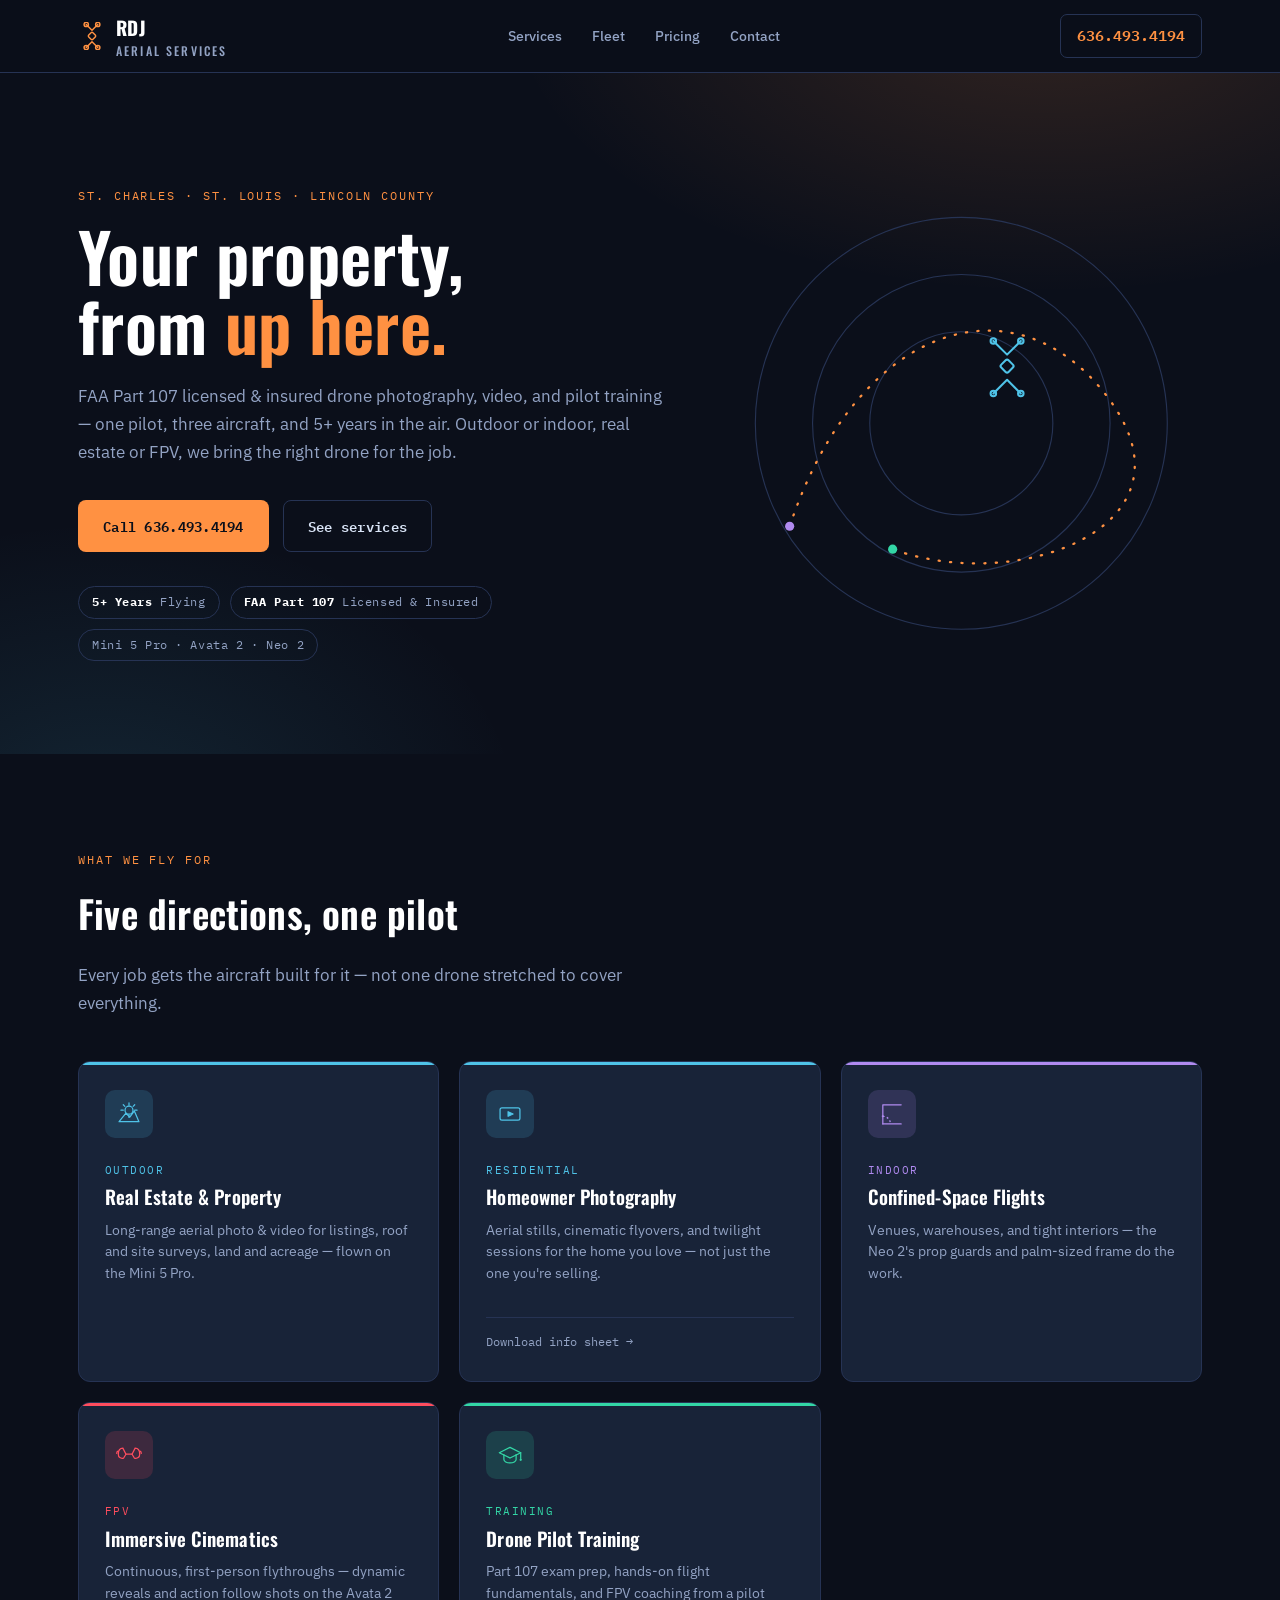
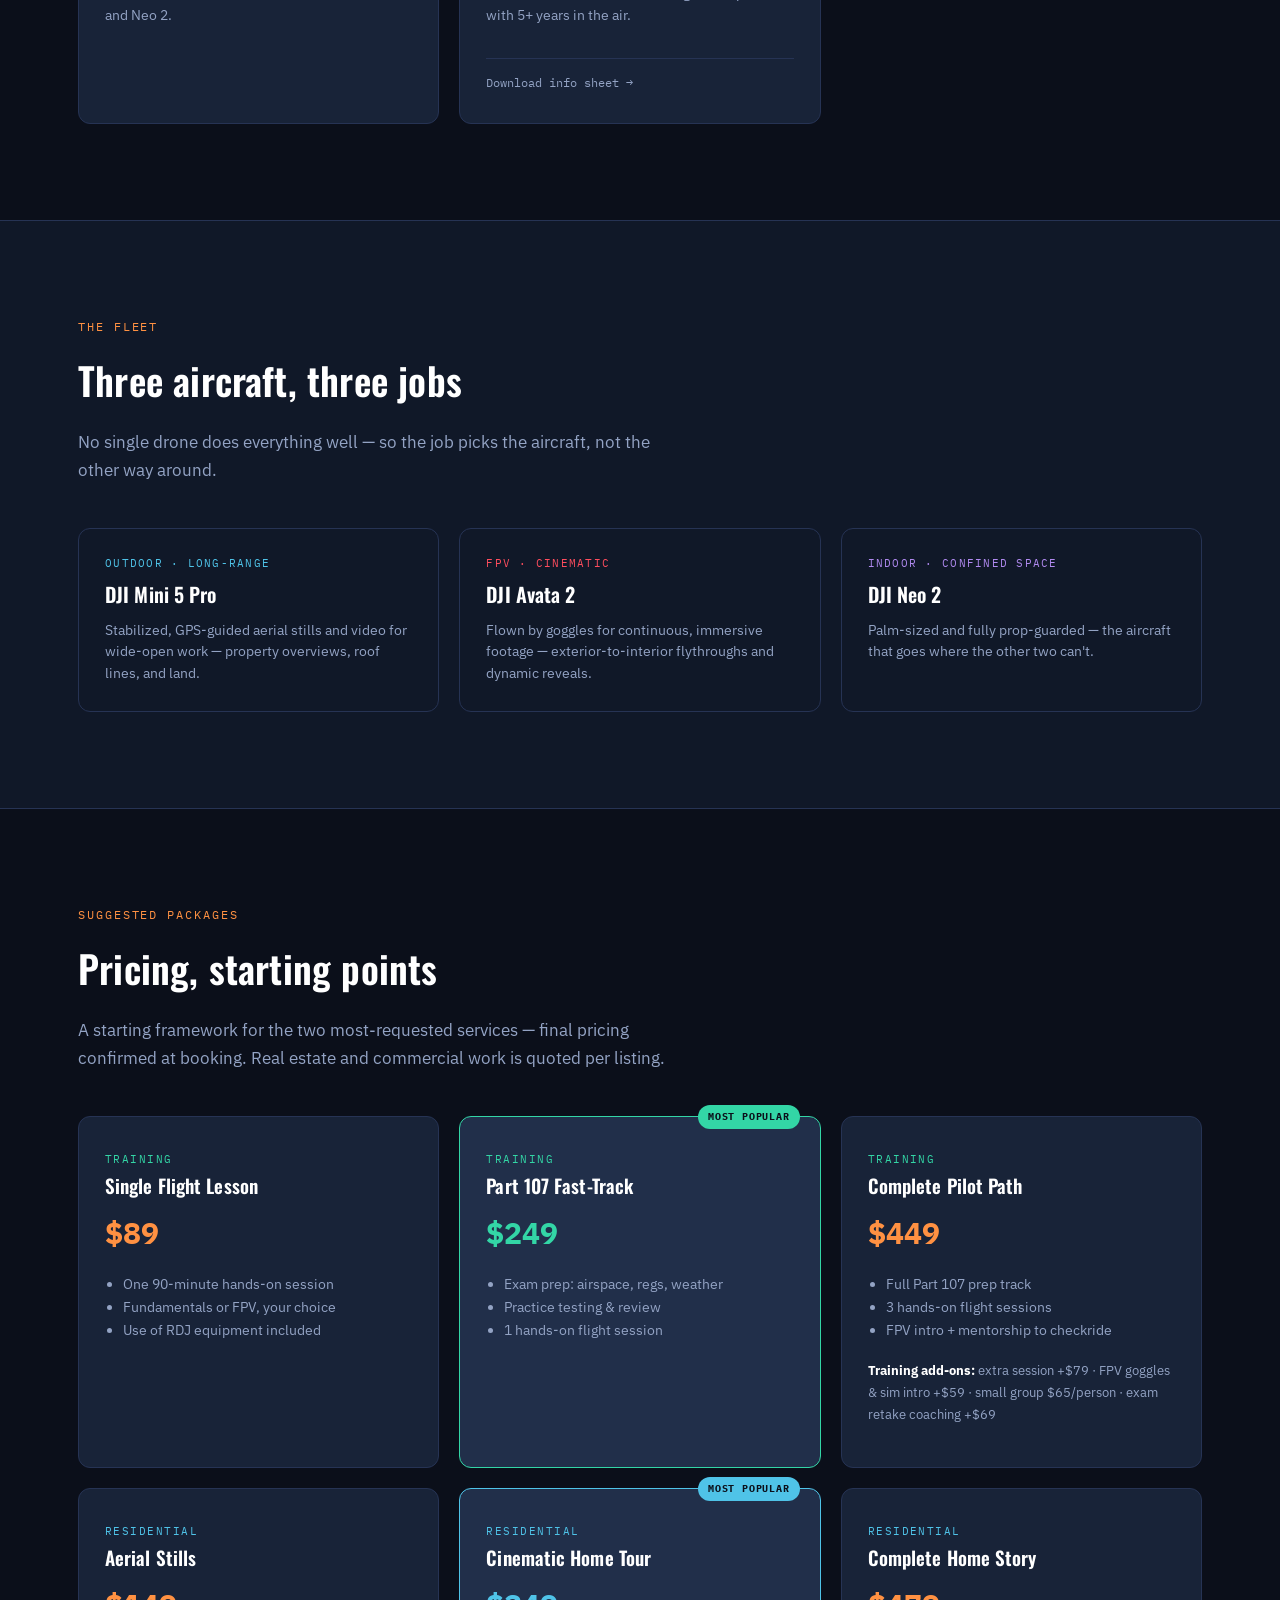
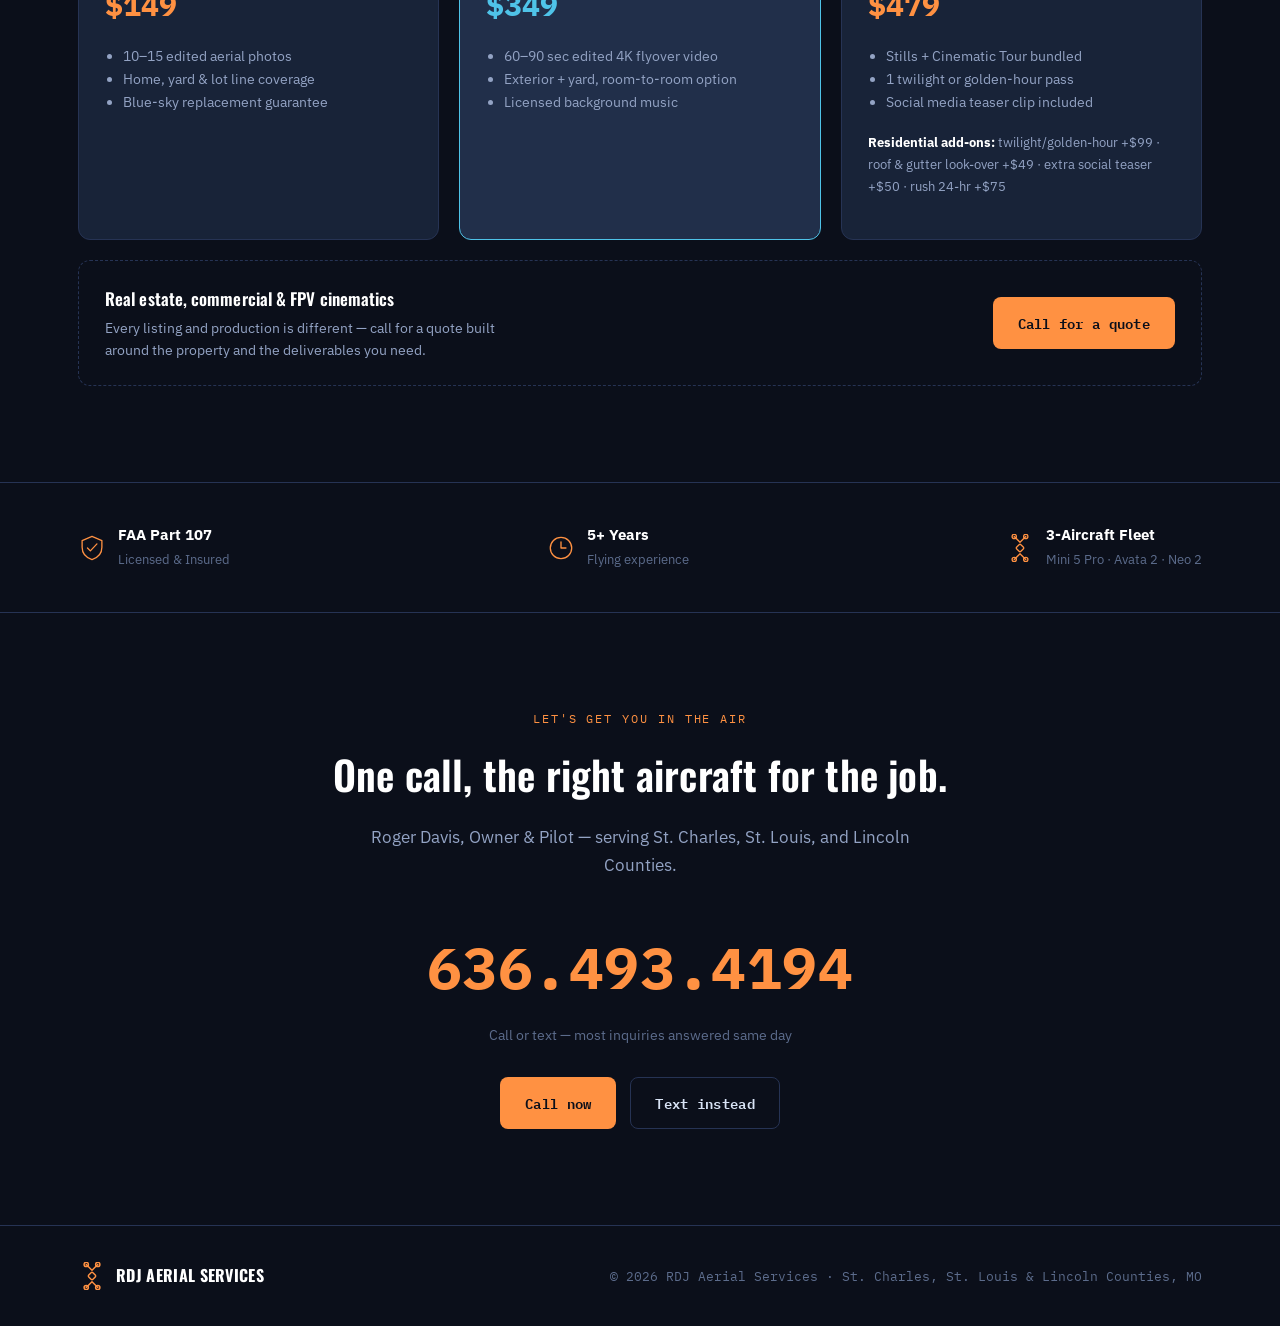
==== index.html @ 67a87166 "Initial RDJ Aerial Services website" ====
<!doctype html>
<html lang="en">
<head>
<meta charset="utf-8">
<meta name="viewport" content="width=device-width, initial-scale=1">
<title>RDJ Aerial Services — Drone Photography, Video &amp; Pilot Training</title>
<meta name="description" content="FAA Part 107 licensed &amp; insured drone services around St. Charles, St. Louis &amp; Lincoln Counties — outdoor and real estate aerials, indoor FPV, residential photography, and drone pilot training.">
<link rel="icon" href="favicon.svg" type="image/svg+xml">
<link rel="preconnect" href="https://fonts.googleapis.com">
<link rel="stylesheet" href="https://fonts.googleapis.com/css2?family=Oswald:wght@400;500;600;700&family=IBM+Plex+Sans:wght@400;500;600&family=IBM+Plex+Mono:wght@400;500;600&display=swap">
<link rel="stylesheet" href="styles.css">
</head>
<body>

<nav class="nav">
  <div class="container nav-row">
    <a class="brand" href="#top">
      <svg viewBox="0 0 34 34" fill="none" stroke="currentColor" stroke-width="1.8">
        <path d="M17 10 L24 3 M17 10 L10 3 M17 24 L24 31 M17 24 L10 31" stroke-linecap="round"/>
        <circle cx="24" cy="3" r="2.6"/><circle cx="10" cy="3" r="2.6"/>
        <circle cx="24" cy="31" r="2.6"/><circle cx="10" cy="31" r="2.6"/>
        <rect x="13.4" y="13.4" width="7.2" height="7.2" rx="1.6" transform="rotate(45 17 17)"/>
      </svg>
      <span class="word">RDJ<span>AERIAL SERVICES</span></span>
    </a>
    <div class="nav-links">
      <a href="#services">Services</a>
      <a href="#fleet">Fleet</a>
      <a href="#pricing">Pricing</a>
      <a href="#contact">Contact</a>
    </div>
    <a class="nav-phone" href="tel:16364934194">636.493.4194</a>
  </div>
</nav>

<header class="hero" id="top">
  <div class="container hero-grid">
    <div>
      <p class="eyebrow">St. Charles &middot; St. Louis &middot; Lincoln County</p>
      <h1>Your property,<br>from <em>up here.</em></h1>
      <p class="lede">FAA Part 107 licensed &amp; insured drone photography, video, and pilot training — one pilot, three aircraft, and 5+ years in the air. Outdoor or indoor, real estate or FPV, we bring the right drone for the job.</p>
      <div class="hero-ctas">
        <a class="btn btn-primary" href="tel:16364934194">Call 636.493.4194</a>
        <a class="btn btn-ghost" href="#services">See services</a>
      </div>
      <div class="hero-tags">
        <span class="tag"><b>5+ Years</b> Flying</span>
        <span class="tag"><b>FAA Part 107</b> Licensed &amp; Insured</span>
        <span class="tag">Mini 5 Pro &middot; Avata 2 &middot; Neo 2</span>
      </div>
    </div>
    <div class="hero-path" aria-hidden="true">
      <svg viewBox="0 0 420 420" fill="none">
        <circle cx="210" cy="210" r="180" stroke="#263354" stroke-width="1"/>
        <circle cx="210" cy="210" r="130" stroke="#263354" stroke-width="1"/>
        <circle cx="210" cy="210" r="80" stroke="#263354" stroke-width="1"/>
        <path d="M60 300 C 120 120, 260 80, 340 190 S 260 360, 150 320" stroke="#FF9142" stroke-width="2" stroke-linecap="round" stroke-dasharray="1 9"/>
        <g stroke="#4FC3E8" stroke-width="1.8" fill="none">
          <path d="M250 150 L262 138 M250 150 L238 138 M250 172 L262 184 M250 172 L238 184" stroke-linecap="round"/>
          <circle cx="262" cy="138" r="2.4"/><circle cx="238" cy="138" r="2.4"/>
          <circle cx="262" cy="184" r="2.4"/><circle cx="238" cy="184" r="2.4"/>
          <rect x="245.5" y="155.5" width="9" height="9" rx="1.8" transform="rotate(45 250 160)"/>
        </g>
        <circle cx="150" cy="320" r="4" fill="#33D6A6"/>
        <circle cx="60" cy="300" r="4" fill="#B08AF0"/>
      </svg>
    </div>
  </div>
</header>

<section id="services">
  <div class="container">
    <p class="eyebrow">What we fly for</p>
    <h2 style="font-size:clamp(28px,4vw,38px)">Five directions, one pilot</h2>
    <p class="lede">Every job gets the aircraft built for it — not one drone stretched to cover everything.</p>

    <div class="svc-grid">
      <article class="svc-card" style="--card-accent:var(--cyan-400)">
        <div class="svc-icon">
          <svg viewBox="0 0 34 34" fill="none" stroke="currentColor" stroke-width="1.6">
            <circle cx="17" cy="12" r="5.2"/>
            <path d="M17 2.5V5.5M17 18.5V21.5M6.5 12H9.5M24.5 12H27.5M9.5 4.9L11.6 7M24.5 4.9L22.4 7" stroke-linecap="round"/>
            <path d="M4 27 L13 16 L18 21 L24 13 L30 27Z" stroke-linejoin="round"/>
          </svg>
        </div>
        <span class="svc-tab">Outdoor</span>
        <h3>Real Estate &amp; Property</h3>
        <p>Long-range aerial photo &amp; video for listings, roof and site surveys, land and acreage — flown on the Mini 5 Pro.</p>
      </article>

      <article class="svc-card" style="--card-accent:var(--cyan-400)">
        <div class="svc-icon">
          <svg viewBox="0 0 34 34" fill="none" stroke="currentColor" stroke-width="1.6">
            <rect x="4" y="9" width="26" height="16" rx="2.5"/>
            <path d="M14.5 14 L21 17 L14.5 20Z" stroke-linejoin="round" fill="currentColor"/>
          </svg>
        </div>
        <span class="svc-tab">Residential</span>
        <h3>Homeowner Photography</h3>
        <p>Aerial stills, cinematic flyovers, and twilight sessions for the home you love — not just the one you're selling.</p>
        <a class="svc-link" href="assets/docs/RDJ-Flyer-Residential.pdf" target="_blank" rel="noopener">Download info sheet &rarr;</a>
      </article>

      <article class="svc-card" style="--card-accent:var(--violet-400)">
        <div class="svc-icon">
          <svg viewBox="0 0 34 34" fill="none" stroke="currentColor" stroke-width="1.6">
            <path d="M5 30V5H29" stroke-linecap="round" stroke-linejoin="round"/>
            <path d="M5 30H29" stroke-linecap="round"/>
            <path d="M5 20 A10 10 0 0 1 15 30" stroke-dasharray="2.4 3"/>
            <circle cx="5" cy="20" r="1.4" fill="currentColor" stroke="none"/>
          </svg>
        </div>
        <span class="svc-tab">Indoor</span>
        <h3>Confined-Space Flights</h3>
        <p>Venues, warehouses, and tight interiors — the Neo 2's prop guards and palm-sized frame do the work.</p>
      </article>

      <article class="svc-card" style="--card-accent:var(--crimson-500)">
        <div class="svc-icon">
          <svg viewBox="0 0 34 34" fill="none" stroke="currentColor" stroke-width="1.6">
            <path d="M9 8 C4 8 3 13 3 16 C3 20 6 22 10 21 L13 16Z"/>
            <path d="M25 8 C30 8 31 13 31 16 C31 20 28 22 24 21 L21 16Z"/>
            <path d="M13 16H21" stroke-linecap="round"/>
            <path d="M3 12 C1.5 12 1 13.4 1 15" stroke-linecap="round"/>
            <path d="M31 12 C32.5 12 33 13.4 33 15" stroke-linecap="round"/>
          </svg>
        </div>
        <span class="svc-tab">FPV</span>
        <h3>Immersive Cinematics</h3>
        <p>Continuous, first-person flythroughs — dynamic reveals and action follow shots on the Avata 2 and Neo 2.</p>
      </article>

      <article class="svc-card" style="--card-accent:var(--teal-500)">
        <div class="svc-icon">
          <svg viewBox="0 0 34 34" fill="none" stroke="currentColor" stroke-width="1.6">
            <path d="M3 14 L17 7 L31 14 L17 21Z" stroke-linejoin="round"/>
            <path d="M9 16.6V23C9 25.4 12.6 27.4 17 27.4C21.4 27.4 25 25.4 25 23V16.6" stroke-linecap="round"/>
            <path d="M31 14V21.5" stroke-linecap="round"/>
            <circle cx="31" cy="23.3" r="1.5" fill="currentColor" stroke="none"/>
          </svg>
        </div>
        <span class="svc-tab">Training</span>
        <h3>Drone Pilot Training</h3>
        <p>Part 107 exam prep, hands-on flight fundamentals, and FPV coaching from a pilot with 5+ years in the air.</p>
        <a class="svc-link" href="assets/docs/RDJ-Flyer-Training.pdf" target="_blank" rel="noopener">Download info sheet &rarr;</a>
      </article>
    </div>
  </div>
</section>

<section id="fleet" style="background:var(--navy-900); border-top:1px solid var(--border); border-bottom:1px solid var(--border);">
  <div class="container">
    <p class="eyebrow">The fleet</p>
    <h2 style="font-size:clamp(28px,4vw,38px)">Three aircraft, three jobs</h2>
    <p class="lede">No single drone does everything well — so the job picks the aircraft, not the other way around.</p>

    <div class="fleet-grid">
      <div class="fleet-card">
        <div class="role" style="color:var(--cyan-400)">Outdoor &middot; Long-range</div>
        <h3>DJI Mini 5 Pro</h3>
        <p>Stabilized, GPS-guided aerial stills and video for wide-open work — property overviews, roof lines, and land.</p>
      </div>
      <div class="fleet-card">
        <div class="role" style="color:var(--crimson-500)">FPV &middot; Cinematic</div>
        <h3>DJI Avata 2</h3>
        <p>Flown by goggles for continuous, immersive footage — exterior-to-interior flythroughs and dynamic reveals.</p>
      </div>
      <div class="fleet-card">
        <div class="role" style="color:var(--violet-400)">Indoor &middot; Confined space</div>
        <h3>DJI Neo 2</h3>
        <p>Palm-sized and fully prop-guarded — the aircraft that goes where the other two can't.</p>
      </div>
    </div>
  </div>
</section>

<section id="pricing">
  <div class="container">
    <p class="eyebrow">Suggested packages</p>
    <h2 style="font-size:clamp(28px,4vw,38px)">Pricing, starting points</h2>
    <p class="lede">A starting framework for the two most-requested services — final pricing confirmed at booking. Real estate and commercial work is quoted per listing.</p>

    <div class="price-grid">
      <div class="price-card">
        <span class="svc-tab" style="color:var(--teal-500)">Training</span>
        <h3>Single Flight Lesson</h3>
        <div class="price-amount">$89</div>
        <ul>
          <li>One 90-minute hands-on session</li>
          <li>Fundamentals or FPV, your choice</li>
          <li>Use of RDJ equipment included</li>
        </ul>
      </div>
      <div class="price-card featured" style="--card-accent:var(--teal-500)">
        <span class="price-badge">Most popular</span>
        <span class="svc-tab" style="color:var(--teal-500)">Training</span>
        <h3>Part 107 Fast-Track</h3>
        <div class="price-amount">$249</div>
        <ul>
          <li>Exam prep: airspace, regs, weather</li>
          <li>Practice testing &amp; review</li>
          <li>1 hands-on flight session</li>
        </ul>
      </div>
      <div class="price-card">
        <span class="svc-tab" style="color:var(--teal-500)">Training</span>
        <h3>Complete Pilot Path</h3>
        <div class="price-amount">$449</div>
        <ul>
          <li>Full Part 107 prep track</li>
          <li>3 hands-on flight sessions</li>
          <li>FPV intro + mentorship to checkride</li>
        </ul>
        <p class="price-addons"><b>Training add-ons:</b> extra session +$79 &middot; FPV goggles &amp; sim intro +$59 &middot; small group $65/person &middot; exam retake coaching +$69</p>
      </div>

      <div class="price-card">
        <span class="svc-tab" style="color:var(--cyan-400)">Residential</span>
        <h3>Aerial Stills</h3>
        <div class="price-amount">$149</div>
        <ul>
          <li>10–15 edited aerial photos</li>
          <li>Home, yard &amp; lot line coverage</li>
          <li>Blue-sky replacement guarantee</li>
        </ul>
      </div>
      <div class="price-card featured" style="--card-accent:var(--cyan-400)">
        <span class="price-badge">Most popular</span>
        <span class="svc-tab" style="color:var(--cyan-400)">Residential</span>
        <h3>Cinematic Home Tour</h3>
        <div class="price-amount">$349</div>
        <ul>
          <li>60–90 sec edited 4K flyover video</li>
          <li>Exterior + yard, room-to-room option</li>
          <li>Licensed background music</li>
        </ul>
      </div>
      <div class="price-card">
        <span class="svc-tab" style="color:var(--cyan-400)">Residential</span>
        <h3>Complete Home Story</h3>
        <div class="price-amount">$479</div>
        <ul>
          <li>Stills + Cinematic Tour bundled</li>
          <li>1 twilight or golden-hour pass</li>
          <li>Social media teaser clip included</li>
        </ul>
        <p class="price-addons"><b>Residential add-ons:</b> twilight/golden-hour +$99 &middot; roof &amp; gutter look-over +$49 &middot; extra social teaser +$50 &middot; rush 24-hr +$75</p>
      </div>

      <div class="quote-card">
        <div>
          <h3>Real estate, commercial &amp; FPV cinematics</h3>
          <p>Every listing and production is different — call for a quote built around the property and the deliverables you need.</p>
        </div>
        <a class="btn btn-primary" href="tel:16364934194">Call for a quote</a>
      </div>
    </div>
  </div>
</section>

<div class="trust">
  <div class="container trust-row">
    <div class="trust-item">
      <svg viewBox="0 0 34 34" fill="none" stroke="currentColor" stroke-width="1.6"><path d="M17 3 L29 8 V16 C29 24 23 29 17 31 C11 29 5 24 5 16 V8Z" stroke-linejoin="round"/><path d="M11.5 17 L15 20.5 L23 12" stroke-linecap="round" stroke-linejoin="round"/></svg>
      <div><b>FAA Part 107</b><span>Licensed &amp; Insured</span></div>
    </div>
    <div class="trust-item">
      <svg viewBox="0 0 34 34" fill="none" stroke="currentColor" stroke-width="1.6"><circle cx="17" cy="17" r="13"/><path d="M17 17V9.5M17 17L23 17" stroke-linecap="round"/></svg>
      <div><b>5+ Years</b><span>Flying experience</span></div>
    </div>
    <div class="trust-item">
      <svg viewBox="0 0 34 34" fill="none" stroke="currentColor" stroke-width="1.6"><path d="M17 10 L24 3 M17 10 L10 3 M17 24 L24 31 M17 24 L10 31" stroke-linecap="round"/><circle cx="24" cy="3" r="2.6"/><circle cx="10" cy="3" r="2.6"/><circle cx="24" cy="31" r="2.6"/><circle cx="10" cy="31" r="2.6"/><rect x="13.4" y="13.4" width="7.2" height="7.2" rx="1.6" transform="rotate(45 17 17)"/></svg>
      <div><b>3-Aircraft Fleet</b><span>Mini 5 Pro &middot; Avata 2 &middot; Neo 2</span></div>
    </div>
  </div>
</div>

<section id="contact" class="contact">
  <div class="container">
    <p class="eyebrow">Let's get you in the air</p>
    <h2 style="font-size:clamp(28px,4vw,40px)">One call, the right aircraft for the job.</h2>
    <p class="lede">Roger Davis, Owner &amp; Pilot — serving St. Charles, St. Louis, and Lincoln Counties.</p>
    <a class="contact-phone" href="tel:16364934194">636.493.4194</a>
    <div class="contact-sub">Call or text — most inquiries answered same day</div>
    <div class="contact-ctas">
      <a class="btn btn-primary" href="tel:16364934194">Call now</a>
      <a class="btn btn-ghost" href="sms:16364934194">Text instead</a>
    </div>
  </div>
</section>

<footer>
  <div class="container foot-row">
    <a class="brand" href="#top">
      <svg viewBox="0 0 34 34" fill="none" stroke="currentColor" stroke-width="1.8">
        <path d="M17 10 L24 3 M17 10 L10 3 M17 24 L24 31 M17 24 L10 31" stroke-linecap="round"/>
        <circle cx="24" cy="3" r="2.6"/><circle cx="10" cy="3" r="2.6"/>
        <circle cx="24" cy="31" r="2.6"/><circle cx="10" cy="31" r="2.6"/>
        <rect x="13.4" y="13.4" width="7.2" height="7.2" rx="1.6" transform="rotate(45 17 17)"/>
      </svg>
      <span class="word">RDJ AERIAL SERVICES</span>
    </a>
    <div class="foot-meta">&copy; 2026 RDJ Aerial Services &middot; St. Charles, St. Louis &amp; Lincoln Counties, MO</div>
  </div>
</footer>

</body>
</html>
---- styles.css ----
/* RDJ Aerial Services — site stylesheet
   Design system shared with the business cards / flyers:
   Oswald (display) + IBM Plex Sans (body) + IBM Plex Mono (labels/data)
   ink-950 ground, sectional-chart accent colors per service line. */

:root{
  --ink-950:#0B0F1A;
  --navy-900:#101828;
  --navy-800:#182338;
  --navy-700:#212F4A;
  --sky-200:#D9E4F6;
  --sky-dim:#93A3C4;
  --sky-faint:#5C6C8C;
  --border:#263354;

  --amber-500:#FF9142;
  --cyan-400:#4FC3E8;
  --violet-400:#B08AF0;
  --crimson-500:#FF4D5E;
  --teal-500:#33D6A6;

  --accent:var(--amber-500);
  --radius:12px;
}

*,*::before,*::after{ box-sizing:border-box; }
html{ scroll-behavior:smooth; }
body{
  margin:0;
  background:var(--ink-950);
  color:var(--sky-200);
  font-family:'IBM Plex Sans', system-ui, sans-serif;
  font-size:16px;
  line-height:1.6;
}
img,svg{ max-width:100%; display:block; }
a{ color:inherit; }
.container{ max-width:1180px; margin:0 auto; padding:0 28px; }
section{ padding:96px 0; }
@media (max-width:640px){ section{ padding:64px 0; } .container{ padding:0 20px; } }

h1,h2,h3{
  font-family:'Oswald', sans-serif;
  font-weight:600;
  letter-spacing:0.005em;
  margin:0;
  text-wrap:balance;
  color:#fff;
}
.eyebrow{
  font-family:'IBM Plex Mono', monospace;
  font-size:12px;
  letter-spacing:0.16em;
  text-transform:uppercase;
  color:var(--accent);
  margin:0 0 14px;
}
.lede{ color:var(--sky-dim); font-size:17px; line-height:1.65; max-width:60ch; }

.btn{
  display:inline-flex; align-items:center; gap:10px;
  font-family:'IBM Plex Mono', monospace; font-weight:600; font-size:14px; letter-spacing:0.02em;
  padding:14px 24px; border-radius:8px; text-decoration:none;
  border:1px solid transparent; cursor:pointer;
}
.btn-primary{ background:var(--amber-500); color:var(--ink-950); }
.btn-primary:hover{ background:#ffa563; }
.btn-ghost{ border-color:var(--border); color:var(--sky-200); }
.btn-ghost:hover{ border-color:var(--sky-faint); }

/* ---------- nav ---------- */
.nav{
  position:sticky; top:0; z-index:40;
  background:rgba(11,15,26,0.88); backdrop-filter:blur(10px);
  border-bottom:1px solid var(--border);
}
.nav-row{ display:flex; align-items:center; justify-content:space-between; height:72px; }
.brand{ display:flex; align-items:center; gap:10px; text-decoration:none; color:#fff; }
.brand svg{ width:28px; height:28px; color:var(--amber-500); }
.brand .word{ font-family:'Oswald', sans-serif; font-weight:700; font-size:19px; letter-spacing:0.02em; }
.brand .word span{ color:var(--sky-dim); font-weight:500; font-size:12px; display:block; letter-spacing:0.18em; margin-top:-2px; }
.nav-links{ display:flex; align-items:center; gap:30px; }
.nav-links a{
  text-decoration:none; color:var(--sky-dim); font-size:14px; font-weight:500;
}
.nav-links a:hover{ color:#fff; }
.nav-phone{
  font-family:'IBM Plex Mono', monospace; font-weight:600; font-size:14.5px; color:var(--amber-500); text-decoration:none;
  border:1px solid var(--border); padding:9px 16px; border-radius:7px;
}
.nav-phone:hover{ border-color:var(--amber-500); }

@media (max-width:860px){
  .nav-row{ height:auto; flex-wrap:wrap; padding:14px 0; gap:12px; }
  .nav-links{ order:3; width:100%; gap:20px; overflow-x:auto; -webkit-overflow-scrolling:touch; }
  .nav-links a{ white-space:nowrap; }
}

/* ---------- hero ---------- */
.hero{
  position:relative; overflow:hidden;
  padding:110px 0 90px;
  background:
    radial-gradient(ellipse 900px 480px at 82% -10%, rgba(255,145,66,0.16), transparent 60%),
    radial-gradient(ellipse 700px 500px at 8% 110%, rgba(79,195,232,0.12), transparent 60%);
}
.hero-grid{ display:grid; grid-template-columns:1.1fr 0.9fr; gap:56px; align-items:center; }
@media (max-width:920px){ .hero-grid{ grid-template-columns:1fr; } .hero-path{ max-width:280px; margin:36px auto 0; opacity:0.85; } }
@media (max-width:540px){ .hero-path{ display:none; } }
.hero h1{ font-size:clamp(40px,5.6vw,68px); line-height:1.02; margin:16px 0 22px; }
.hero h1 em{ font-style:normal; color:var(--amber-500); }
.hero-ctas{ display:flex; gap:14px; margin-top:34px; flex-wrap:wrap; }
.hero-tags{ display:flex; gap:10px; flex-wrap:wrap; margin-top:34px; }
.tag{
  font-family:'IBM Plex Mono', monospace; font-size:11.5px; letter-spacing:0.05em; color:var(--sky-dim);
  border:1px solid var(--border); border-radius:999px; padding:6px 13px;
}
.tag b{ color:#fff; }
.hero-path{ position:relative; }
.hero-path svg{ width:100%; height:auto; }

/* ---------- services ---------- */
.svc-grid{ display:grid; grid-template-columns:repeat(3,1fr); gap:20px; margin-top:44px; }
@media (max-width:920px){ .svc-grid{ grid-template-columns:repeat(2,1fr); } }
@media (max-width:640px){ .svc-grid{ grid-template-columns:1fr; } }
.svc-card{
  background:var(--navy-800); border:1px solid var(--border); border-radius:var(--radius);
  padding:28px 26px; position:relative; overflow:hidden;
}
.svc-card::before{
  content:""; position:absolute; top:0; left:0; right:0; height:3px; background:var(--card-accent,var(--amber-500));
}
.svc-icon{
  width:48px; height:48px; border-radius:10px; margin-bottom:18px;
  background:color-mix(in srgb, var(--card-accent,var(--amber-500)) 16%, transparent);
  color:var(--card-accent,var(--amber-500));
  display:flex; align-items:center; justify-content:center;
}
.svc-icon svg{ width:26px; height:26px; }
.svc-card h3{ font-size:19px; margin-bottom:8px; }
.svc-card p{ color:var(--sky-dim); font-size:14px; line-height:1.55; margin:0 0 16px; }
.svc-tab{
  font-family:'IBM Plex Mono', monospace; font-size:10.5px; letter-spacing:0.14em; text-transform:uppercase;
  color:var(--card-accent,var(--amber-500));
}
.svc-link{
  display:inline-flex; align-items:center; gap:6px; margin-top:16px;
  font-family:'IBM Plex Mono', monospace; font-size:12px; color:var(--sky-dim); text-decoration:none;
  border-top:1px solid var(--border); padding-top:14px; width:100%;
}
.svc-link:hover{ color:#fff; }

/* ---------- fleet ---------- */
.fleet-grid{ display:grid; grid-template-columns:repeat(3,1fr); gap:20px; margin-top:44px; }
@media (max-width:860px){ .fleet-grid{ grid-template-columns:1fr; } }
.fleet-card{ border:1px solid var(--border); border-radius:var(--radius); padding:26px; background:var(--navy-900); }
.fleet-card .role{
  font-family:'IBM Plex Mono', monospace; font-size:10.5px; letter-spacing:0.12em; text-transform:uppercase;
  color:var(--sky-faint); margin-bottom:6px;
}
.fleet-card h3{ font-size:20px; margin-bottom:10px; }
.fleet-card p{ color:var(--sky-dim); font-size:13.5px; line-height:1.6; margin:0; }

/* ---------- pricing ---------- */
.price-grid{ display:grid; grid-template-columns:repeat(3,1fr); gap:20px; margin-top:44px; }
@media (max-width:860px){ .price-grid{ grid-template-columns:1fr; } }
.price-card{
  border:1px solid var(--border); border-radius:var(--radius); padding:28px 26px;
  background:var(--navy-800); position:relative;
}
.price-card.featured{ border-color:var(--card-accent,var(--amber-500)); background:var(--navy-700); }
.price-badge{
  position:absolute; top:-12px; right:20px; background:var(--card-accent,var(--amber-500)); color:var(--ink-950);
  font-family:'IBM Plex Mono', monospace; font-weight:700; font-size:10px; letter-spacing:0.08em; text-transform:uppercase;
  padding:4px 10px; border-radius:999px;
}
.price-card .svc-tab{ margin-bottom:6px; }
.price-card h3{ font-size:19px; margin-bottom:4px; }
.price-amount{ font-family:'IBM Plex Mono', monospace; font-weight:700; font-size:30px; color:var(--card-accent,var(--amber-500)); margin:8px 0 16px; }
.price-amount span{ font-size:13px; color:var(--sky-faint); font-weight:500; }
.price-card ul{ margin:0 0 18px; padding-left:18px; color:var(--sky-dim); font-size:13.5px; line-height:1.7; }
.price-note{ color:var(--sky-faint); font-size:12.5px; margin-top:46px; }
.price-addons{ color:var(--sky-dim); font-size:13px; line-height:1.7; margin-top:14px; }
.price-addons b{ color:#fff; }
.quote-card{
  grid-column:1 / -1; display:flex; align-items:center; justify-content:space-between; gap:20px; flex-wrap:wrap;
  border:1px dashed var(--border); border-radius:var(--radius); padding:24px 26px; background:transparent;
}
.quote-card h3{ font-size:17px; margin-bottom:6px; }
.quote-card p{ color:var(--sky-dim); font-size:13.5px; margin:0; max-width:52ch; }

/* ---------- trust strip ---------- */
.trust{
  border-top:1px solid var(--border); border-bottom:1px solid var(--border);
  padding:40px 0;
}
.trust-row{ display:flex; gap:40px; flex-wrap:wrap; justify-content:space-between; align-items:center; }
.trust-item{ display:flex; align-items:center; gap:12px; }
.trust-item svg{ width:28px; height:28px; color:var(--amber-500); flex:none; }
.trust-item b{ color:#fff; display:block; font-size:14.5px; }
.trust-item span{ color:var(--sky-faint); font-size:12.5px; }

/* ---------- contact / footer ---------- */
.contact{ text-align:center; }
.contact .lede{ margin-left:auto; margin-right:auto; }
.contact-phone{
  font-family:'IBM Plex Mono', monospace; font-weight:700; font-size:clamp(36px,7vw,58px);
  color:var(--amber-500); text-decoration:none; display:inline-block; margin:26px 0 10px;
  letter-spacing:0.01em;
}
.contact-sub{ color:var(--sky-faint); font-size:13.5px; }
.contact-ctas{ display:flex; gap:14px; justify-content:center; margin-top:30px; flex-wrap:wrap; }

footer{ border-top:1px solid var(--border); padding:36px 0; }
.foot-row{ display:flex; justify-content:space-between; align-items:center; flex-wrap:wrap; gap:14px; }
.foot-row .brand .word{ font-size:16px; }
.foot-meta{ color:var(--sky-faint); font-size:12.5px; font-family:'IBM Plex Mono', monospace; }
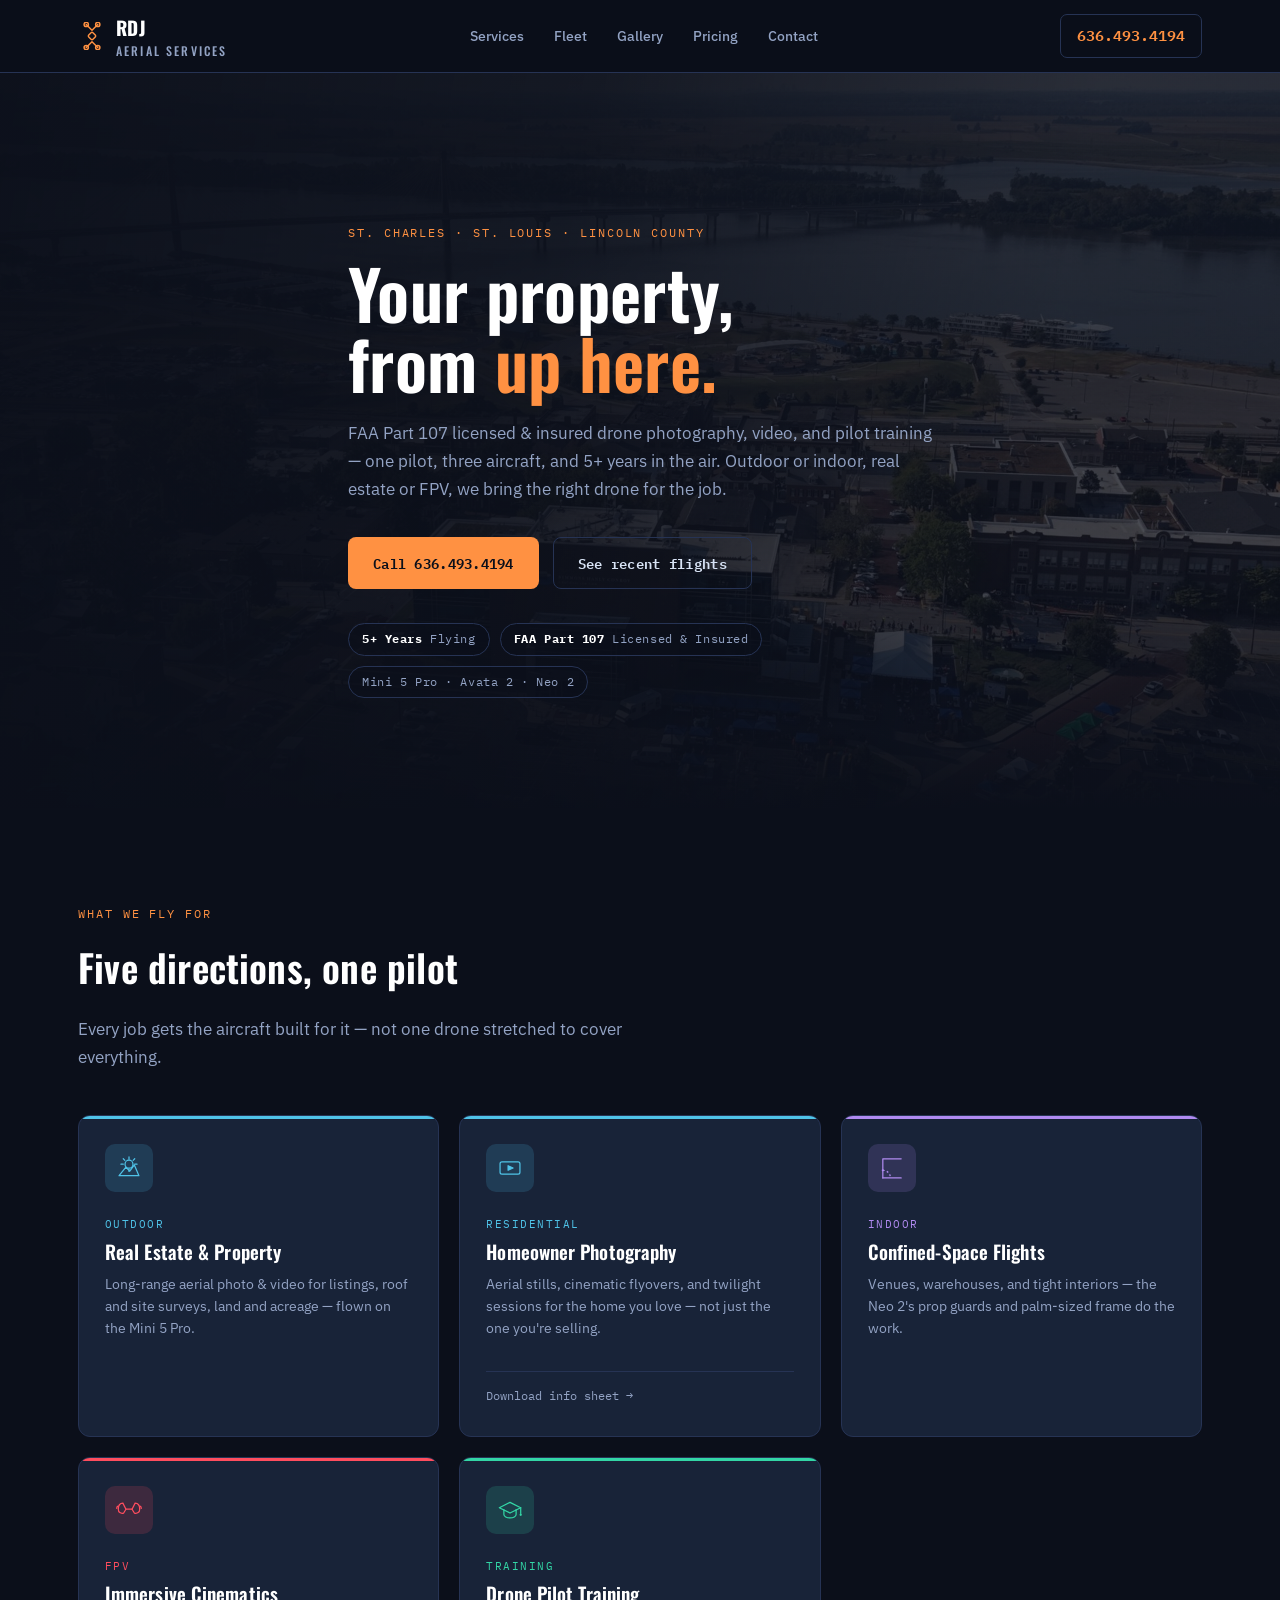
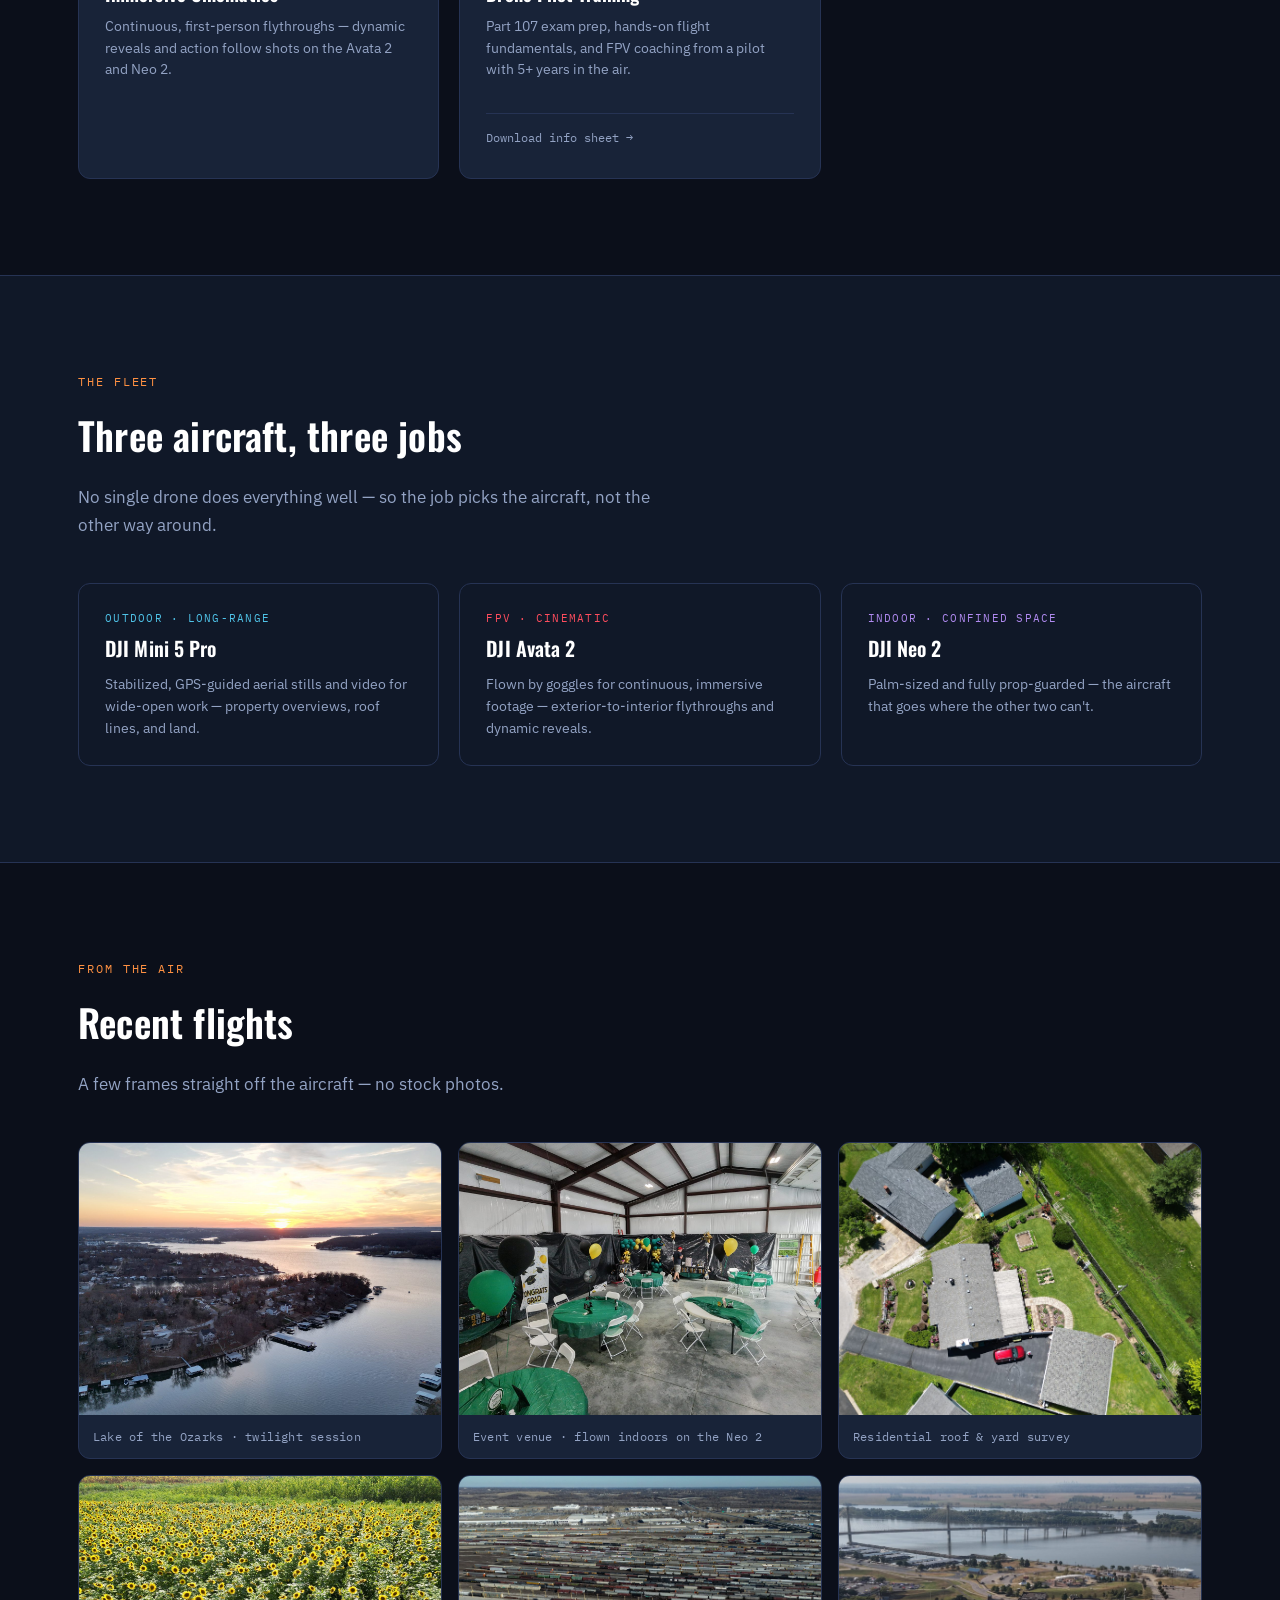
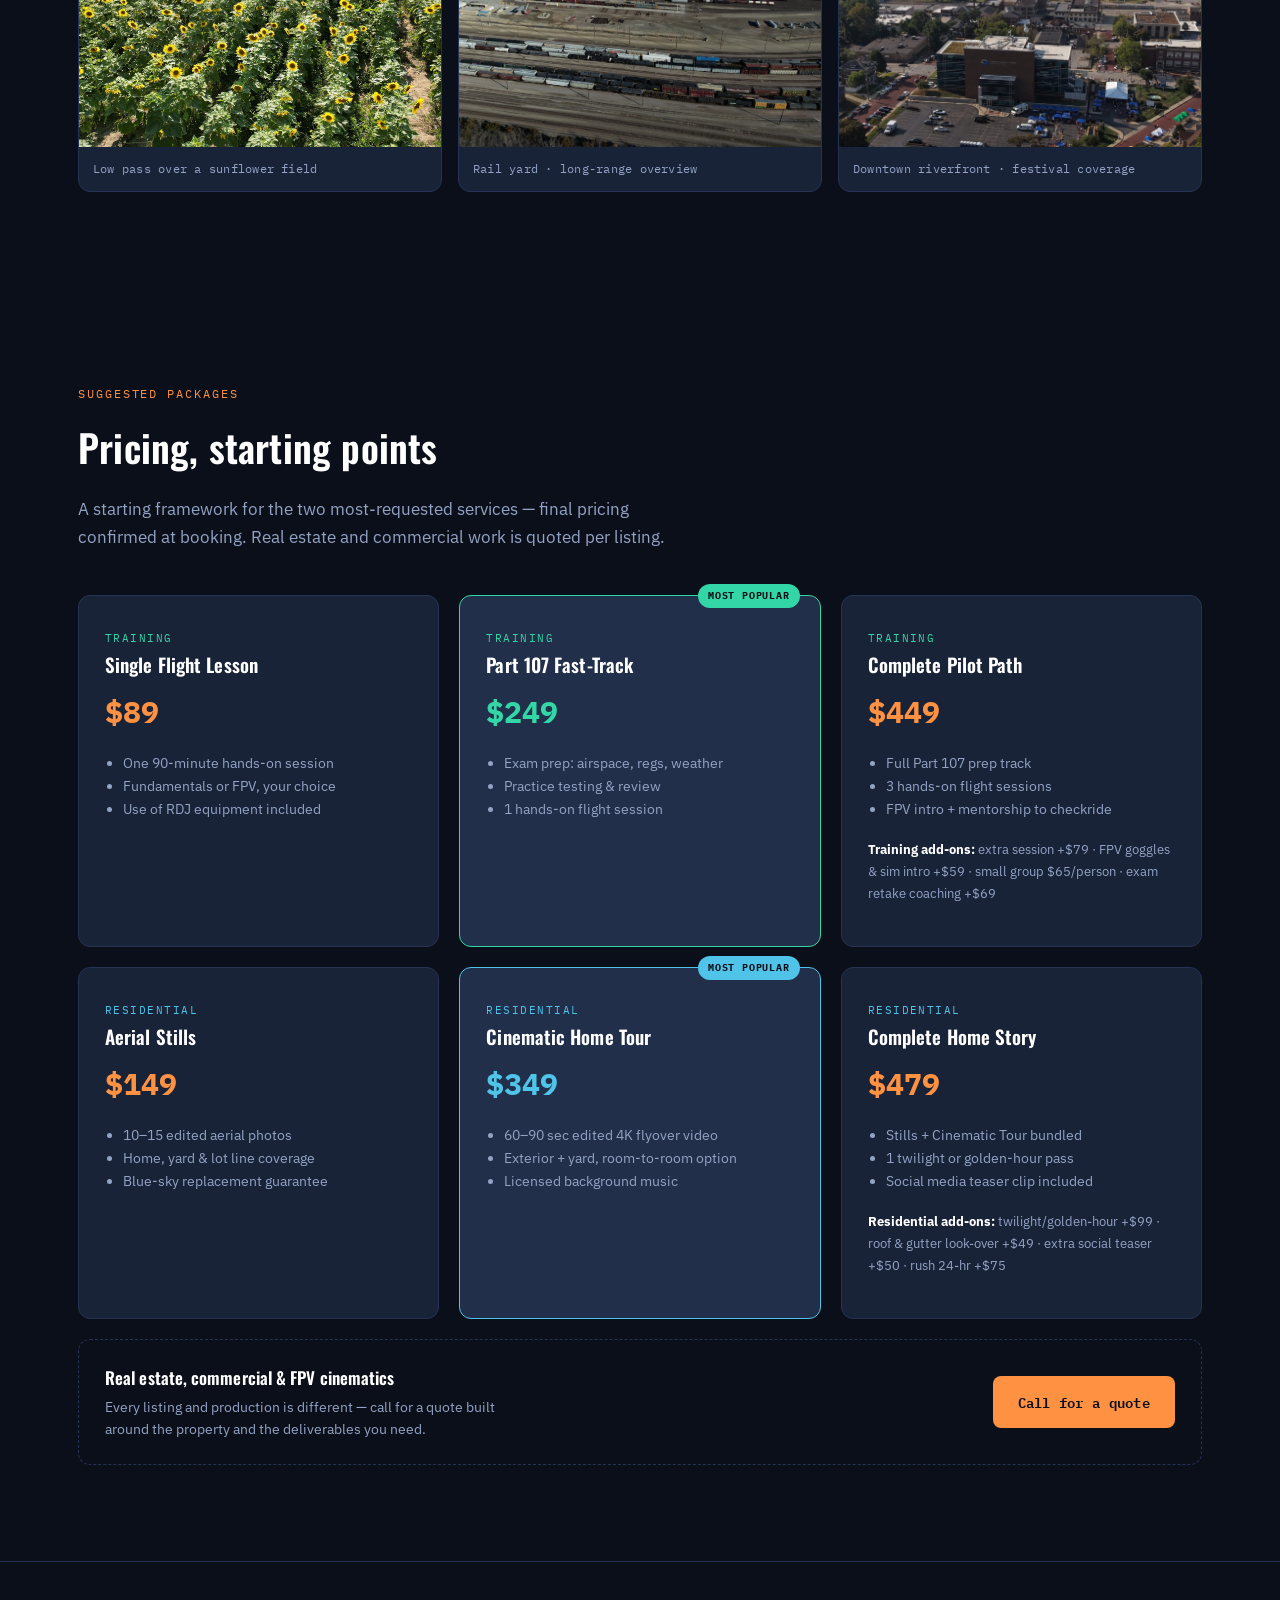
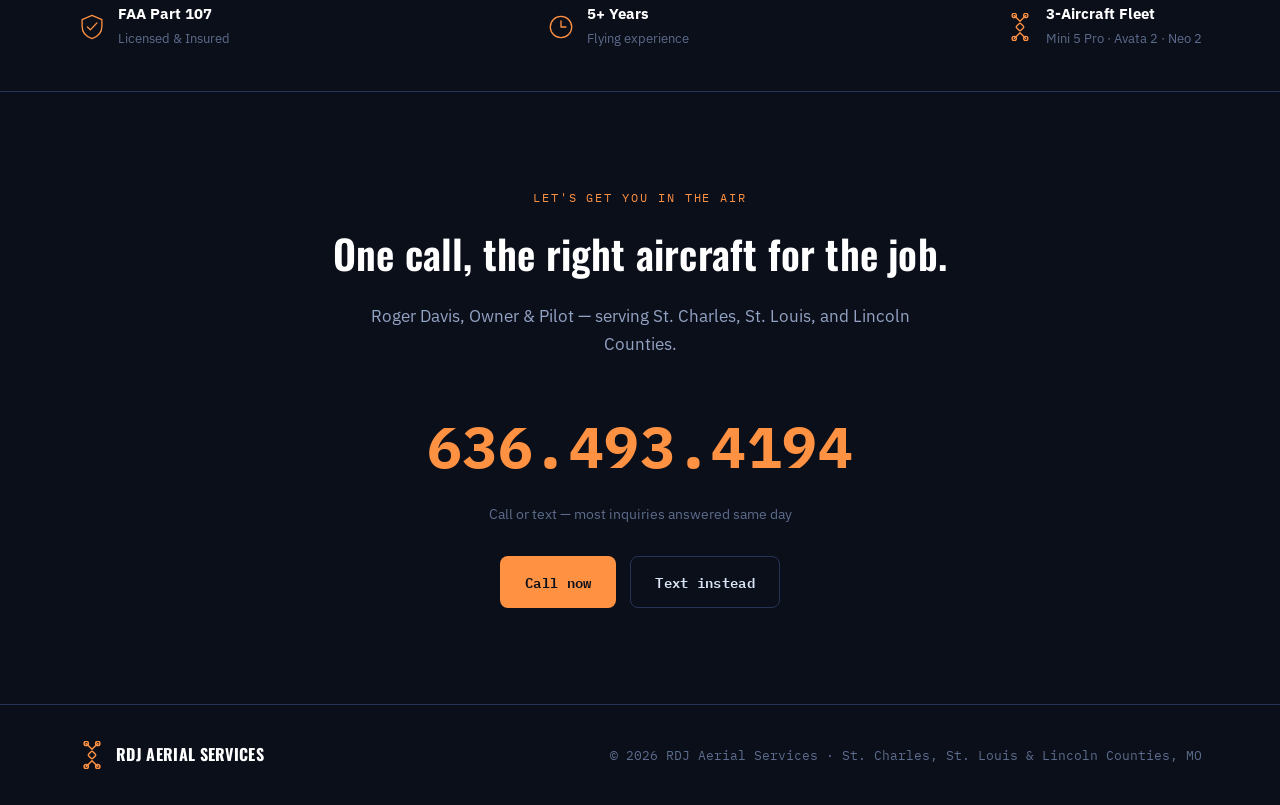
==== commit 499fdc01: "Add real flight photography: hero background and gallery section" ====
--- a/index.html
+++ b/index.html
@@ -26,6 +26,7 @@
     <div class="nav-links">
       <a href="#services">Services</a>
       <a href="#fleet">Fleet</a>
+      <a href="#gallery">Gallery</a>
       <a href="#pricing">Pricing</a>
       <a href="#contact">Contact</a>
     </div>
@@ -34,36 +35,18 @@
 </nav>
 
 <header class="hero" id="top">
-  <div class="container hero-grid">
-    <div>
-      <p class="eyebrow">St. Charles &middot; St. Louis &middot; Lincoln County</p>
-      <h1>Your property,<br>from <em>up here.</em></h1>
-      <p class="lede">FAA Part 107 licensed &amp; insured drone photography, video, and pilot training — one pilot, three aircraft, and 5+ years in the air. Outdoor or indoor, real estate or FPV, we bring the right drone for the job.</p>
-      <div class="hero-ctas">
-        <a class="btn btn-primary" href="tel:16364934194">Call 636.493.4194</a>
-        <a class="btn btn-ghost" href="#services">See services</a>
-      </div>
-      <div class="hero-tags">
-        <span class="tag"><b>5+ Years</b> Flying</span>
-        <span class="tag"><b>FAA Part 107</b> Licensed &amp; Insured</span>
-        <span class="tag">Mini 5 Pro &middot; Avata 2 &middot; Neo 2</span>
-      </div>
-    </div>
-    <div class="hero-path" aria-hidden="true">
-      <svg viewBox="0 0 420 420" fill="none">
-        <circle cx="210" cy="210" r="180" stroke="#263354" stroke-width="1"/>
-        <circle cx="210" cy="210" r="130" stroke="#263354" stroke-width="1"/>
-        <circle cx="210" cy="210" r="80" stroke="#263354" stroke-width="1"/>
-        <path d="M60 300 C 120 120, 260 80, 340 190 S 260 360, 150 320" stroke="#FF9142" stroke-width="2" stroke-linecap="round" stroke-dasharray="1 9"/>
-        <g stroke="#4FC3E8" stroke-width="1.8" fill="none">
-          <path d="M250 150 L262 138 M250 150 L238 138 M250 172 L262 184 M250 172 L238 184" stroke-linecap="round"/>
-          <circle cx="262" cy="138" r="2.4"/><circle cx="238" cy="138" r="2.4"/>
-          <circle cx="262" cy="184" r="2.4"/><circle cx="238" cy="184" r="2.4"/>
-          <rect x="245.5" y="155.5" width="9" height="9" rx="1.8" transform="rotate(45 250 160)"/>
-        </g>
-        <circle cx="150" cy="320" r="4" fill="#33D6A6"/>
-        <circle cx="60" cy="300" r="4" fill="#B08AF0"/>
-      </svg>
+  <div class="container hero-content">
+    <p class="eyebrow">St. Charles &middot; St. Louis &middot; Lincoln County</p>
+    <h1>Your property,<br>from <em>up here.</em></h1>
+    <p class="lede">FAA Part 107 licensed &amp; insured drone photography, video, and pilot training — one pilot, three aircraft, and 5+ years in the air. Outdoor or indoor, real estate or FPV, we bring the right drone for the job.</p>
+    <div class="hero-ctas">
+      <a class="btn btn-primary" href="tel:16364934194">Call 636.493.4194</a>
+      <a class="btn btn-ghost" href="#gallery">See recent flights</a>
+    </div>
+    <div class="hero-tags">
+      <span class="tag"><b>5+ Years</b> Flying</span>
+      <span class="tag"><b>FAA Part 107</b> Licensed &amp; Insured</span>
+      <span class="tag">Mini 5 Pro &middot; Avata 2 &middot; Neo 2</span>
     </div>
   </div>
 </header>
@@ -170,6 +153,41 @@
         <h3>DJI Neo 2</h3>
         <p>Palm-sized and fully prop-guarded — the aircraft that goes where the other two can't.</p>
       </div>
+    </div>
+  </div>
+</section>
+
+<section id="gallery">
+  <div class="container">
+    <p class="eyebrow">From the air</p>
+    <h2 style="font-size:clamp(28px,4vw,38px)">Recent flights</h2>
+    <p class="lede">A few frames straight off the aircraft — no stock photos.</p>
+
+    <div class="gallery-grid">
+      <figure class="gallery-item">
+        <img src="assets/img/lake-sunset.jpg" alt="Sunset aerial over Lake of the Ozarks, boat docks lining the shoreline" loading="lazy">
+        <figcaption>Lake of the Ozarks &middot; twilight session</figcaption>
+      </figure>
+      <figure class="gallery-item">
+        <img src="assets/img/indoor-venue-setup.jpg" alt="Graduation party setup inside a pole barn, shot indoors on the DJI Neo 2" loading="lazy">
+        <figcaption>Event venue &middot; flown indoors on the Neo 2</figcaption>
+      </figure>
+      <figure class="gallery-item">
+        <img src="assets/img/residential-roof-yard.jpg" alt="Straight-down aerial view of a home's roof and landscaped backyard" loading="lazy">
+        <figcaption>Residential roof &amp; yard survey</figcaption>
+      </figure>
+      <figure class="gallery-item">
+        <img src="assets/img/sunflower-field.jpg" alt="Low aerial pass over rows of a sunflower field" loading="lazy">
+        <figcaption>Low pass over a sunflower field</figcaption>
+      </figure>
+      <figure class="gallery-item">
+        <img src="assets/img/rail-yard-aerial.jpg" alt="Wide aerial overview of a large rail yard with hundreds of freight cars" loading="lazy">
+        <figcaption>Rail yard &middot; long-range overview</figcaption>
+      </figure>
+      <figure class="gallery-item">
+        <img src="assets/img/riverfront-skyline.jpg" alt="Downtown riverfront skyline with a cable-stayed bridge and a festival in progress" loading="lazy">
+        <figcaption>Downtown riverfront &middot; festival coverage</figcaption>
+      </figure>
     </div>
   </div>
 </section>
--- a/styles.css
+++ b/styles.css
@@ -99,14 +99,22 @@
 /* ---------- hero ---------- */
 .hero{
   position:relative; overflow:hidden;
-  padding:110px 0 90px;
+  padding:150px 0 110px;
+  background:var(--ink-950);
+}
+.hero::before{
+  content:""; position:absolute; inset:0;
+  background-image:url('assets/img/riverfront-skyline.jpg');
+  background-size:cover; background-position:center 55%;
+  opacity:0.5;
+}
+.hero::after{
+  content:""; position:absolute; inset:0;
   background:
-    radial-gradient(ellipse 900px 480px at 82% -10%, rgba(255,145,66,0.16), transparent 60%),
-    radial-gradient(ellipse 700px 500px at 8% 110%, rgba(79,195,232,0.12), transparent 60%);
-}
-.hero-grid{ display:grid; grid-template-columns:1.1fr 0.9fr; gap:56px; align-items:center; }
-@media (max-width:920px){ .hero-grid{ grid-template-columns:1fr; } .hero-path{ max-width:280px; margin:36px auto 0; opacity:0.85; } }
-@media (max-width:540px){ .hero-path{ display:none; } }
+    linear-gradient(100deg, rgba(11,15,26,0.96) 0%, rgba(11,15,26,0.8) 42%, rgba(11,15,26,0.35) 78%),
+    linear-gradient(0deg, var(--ink-950) 0%, rgba(11,15,26,0.2) 30%, rgba(11,15,26,0.45) 100%);
+}
+.hero-content{ position:relative; z-index:1; max-width:640px; }
 .hero h1{ font-size:clamp(40px,5.6vw,68px); line-height:1.02; margin:16px 0 22px; }
 .hero h1 em{ font-style:normal; color:var(--amber-500); }
 .hero-ctas{ display:flex; gap:14px; margin-top:34px; flex-wrap:wrap; }
@@ -114,10 +122,23 @@
 .tag{
   font-family:'IBM Plex Mono', monospace; font-size:11.5px; letter-spacing:0.05em; color:var(--sky-dim);
   border:1px solid var(--border); border-radius:999px; padding:6px 13px;
+  background:rgba(11,15,26,0.5);
 }
 .tag b{ color:#fff; }
-.hero-path{ position:relative; }
-.hero-path svg{ width:100%; height:auto; }
+@media (max-width:640px){ .hero{ padding:120px 0 80px; } }
+
+/* ---------- gallery ---------- */
+.gallery-grid{ display:grid; grid-template-columns:repeat(3,1fr); gap:16px; margin-top:44px; }
+@media (max-width:860px){ .gallery-grid{ grid-template-columns:repeat(2,1fr); } }
+@media (max-width:560px){ .gallery-grid{ grid-template-columns:1fr; } }
+.gallery-item{
+  margin:0; border:1px solid var(--border); border-radius:var(--radius); overflow:hidden; background:var(--navy-800);
+}
+.gallery-item img{ width:100%; aspect-ratio:4/3; object-fit:cover; display:block; }
+.gallery-item figcaption{
+  padding:12px 14px; font-size:12px; color:var(--sky-dim);
+  font-family:'IBM Plex Mono', monospace; letter-spacing:0.02em;
+}
 
 /* ---------- services ---------- */
 .svc-grid{ display:grid; grid-template-columns:repeat(3,1fr); gap:20px; margin-top:44px; }
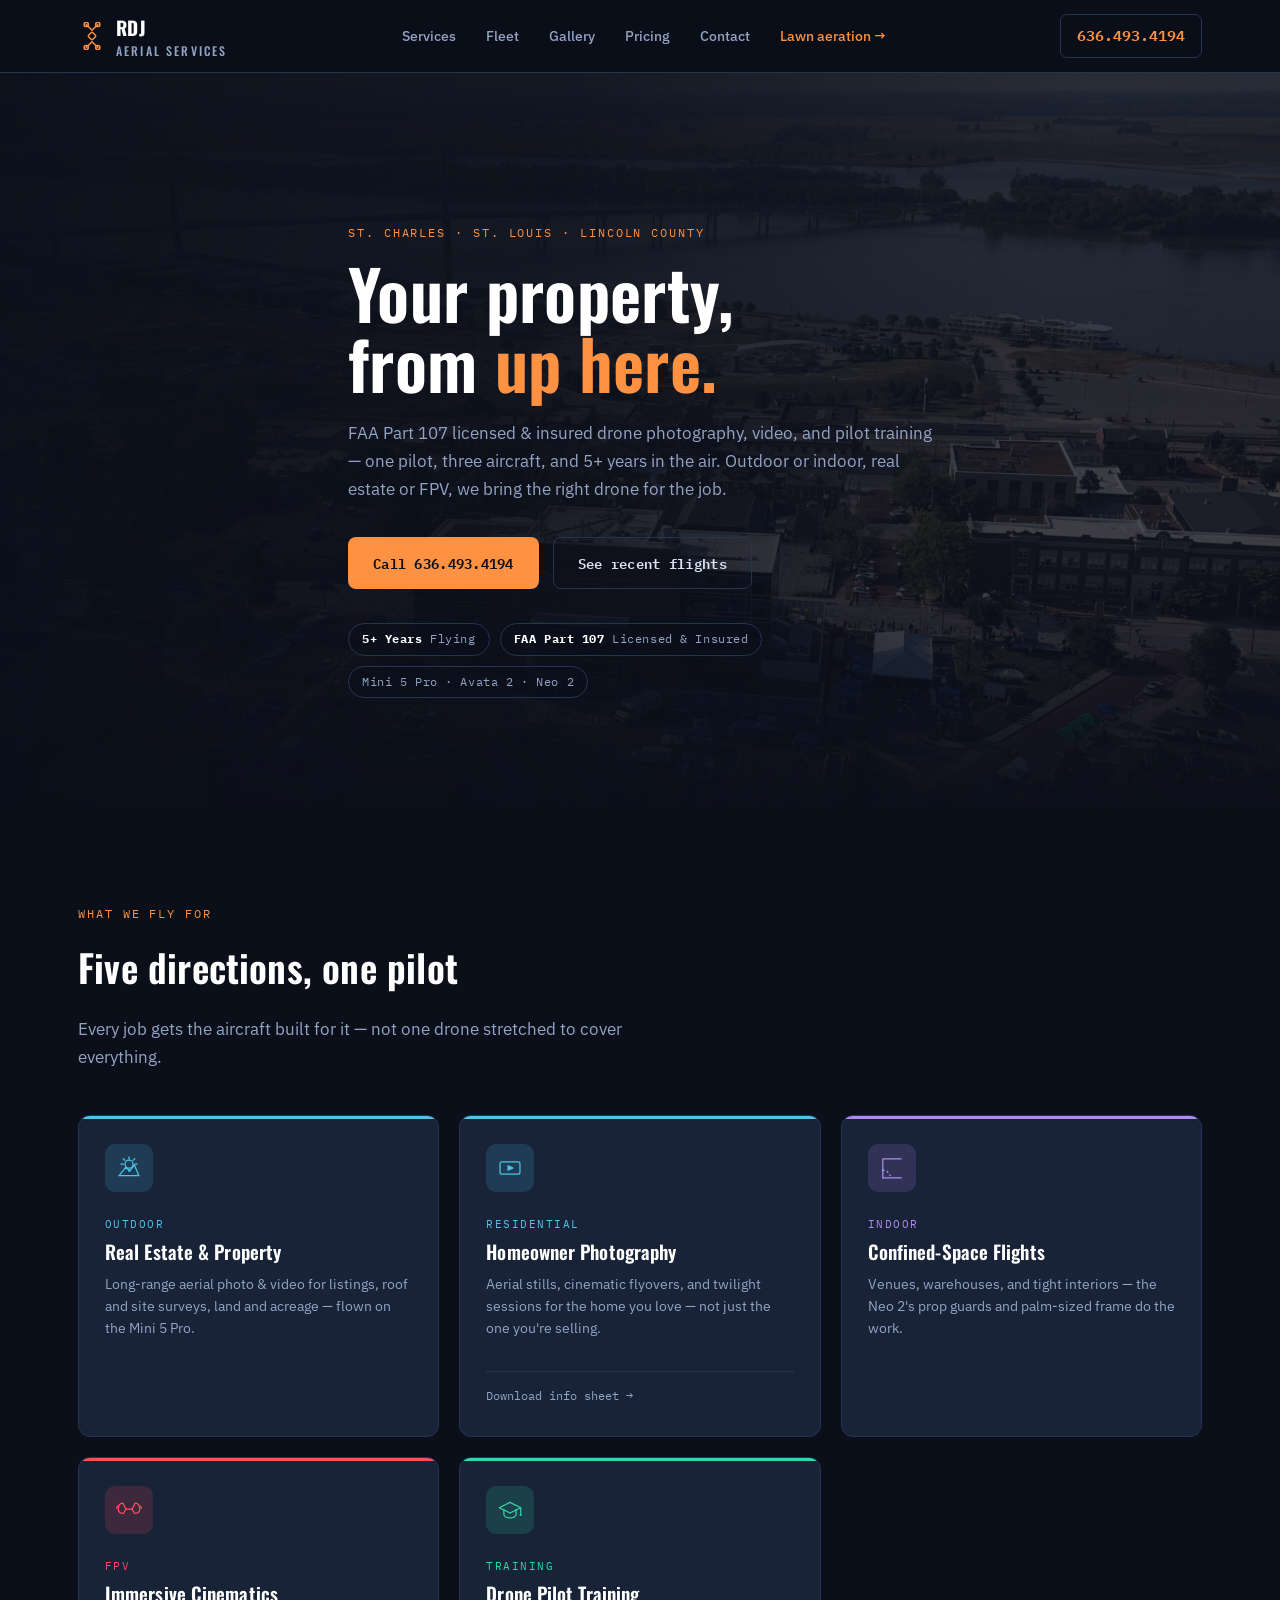
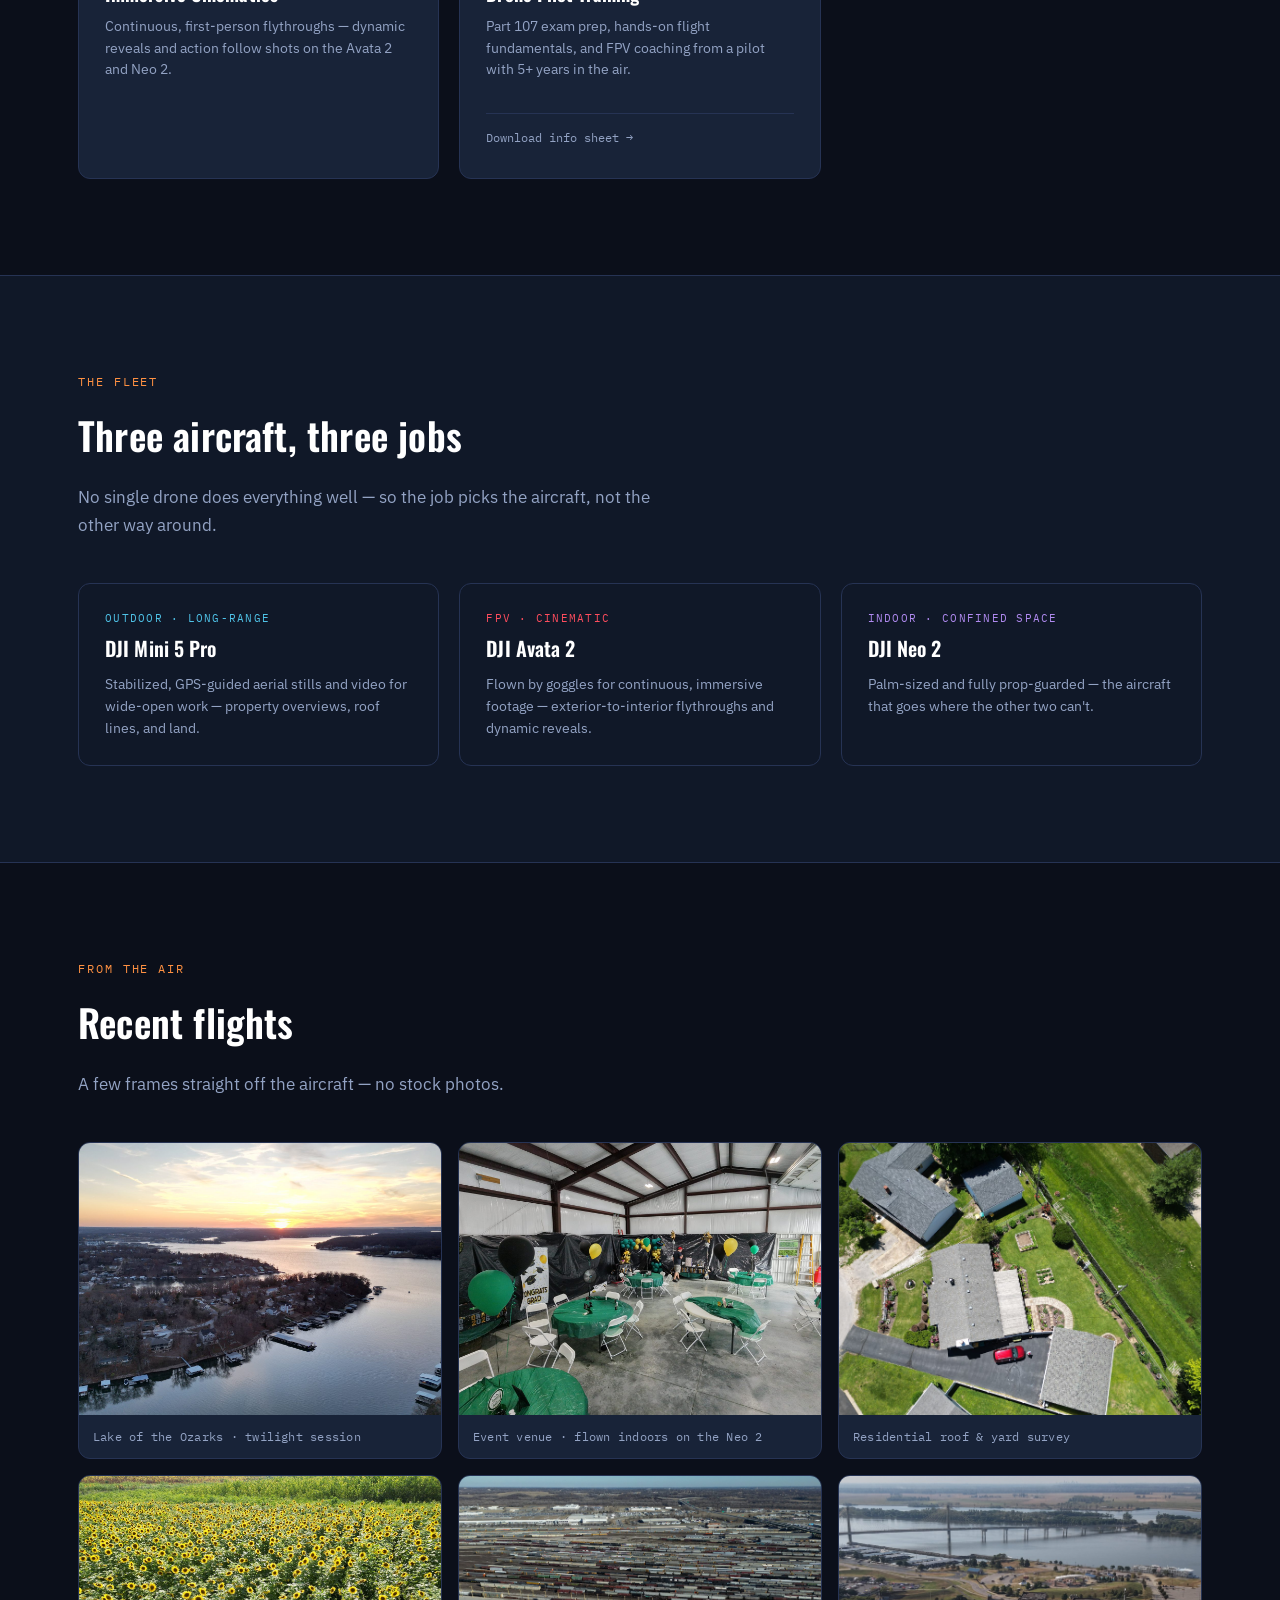
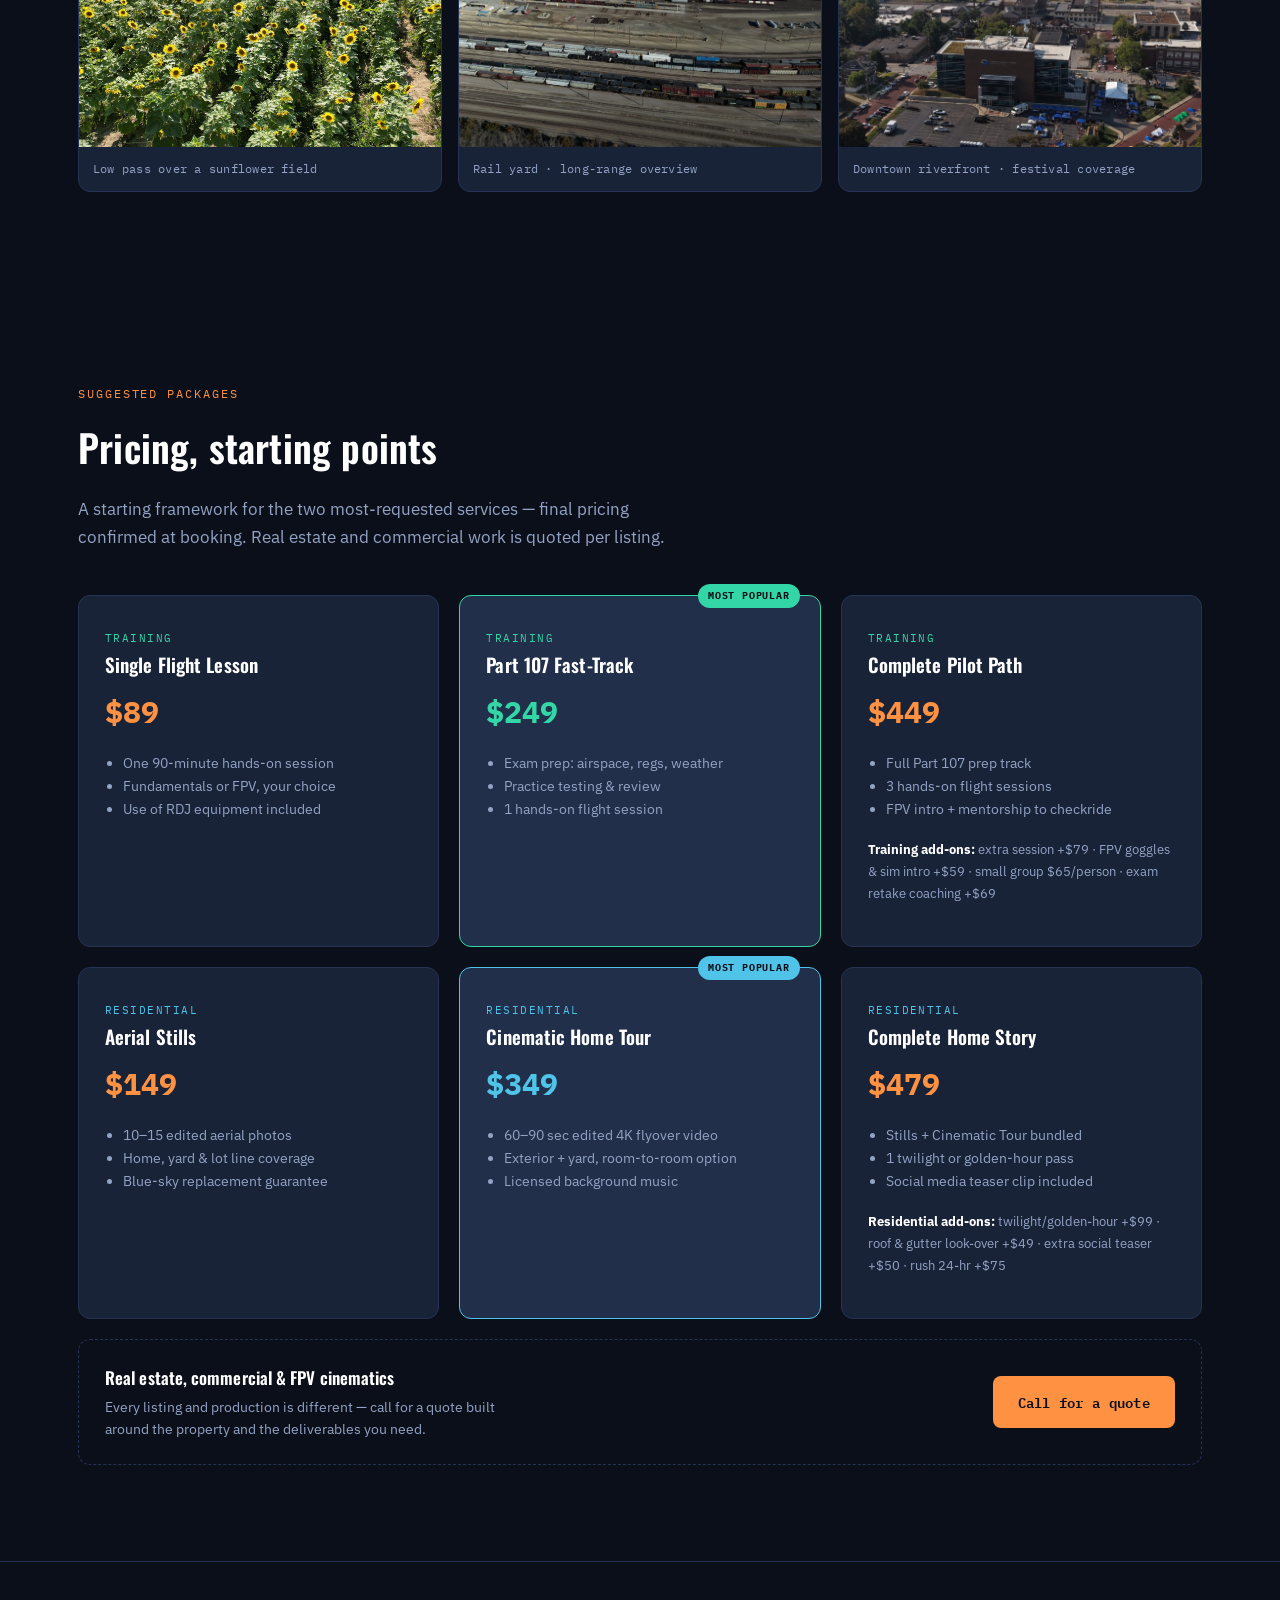
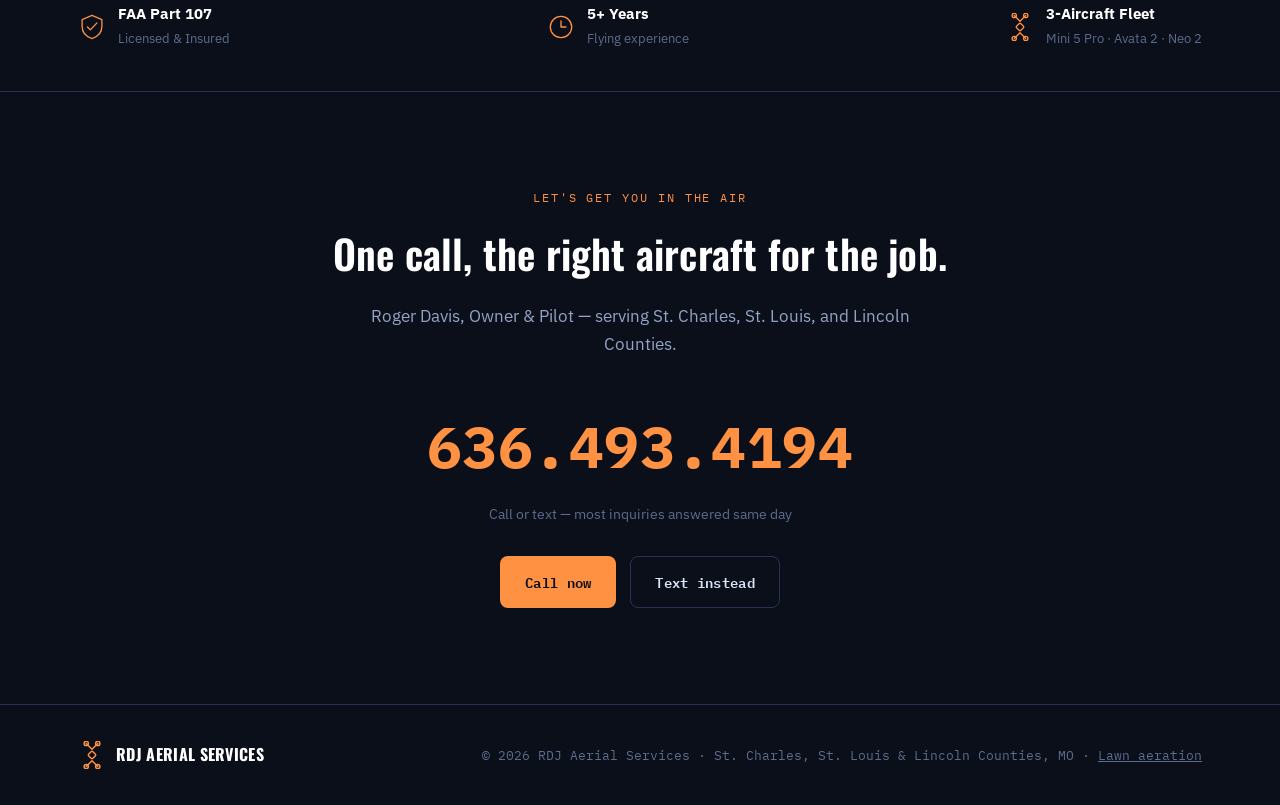
==== commit caeca8b2: "Add RDJ Services lawn aeration sub-site and cross-links Co-Authored-By: Claude Sonnet 5.5 <noreply@a" ====
--- a/index.html
+++ b/index.html
@@ -29,6 +29,7 @@
       <a href="#gallery">Gallery</a>
       <a href="#pricing">Pricing</a>
       <a href="#contact">Contact</a>
+      <a href="aeration/" style="color:var(--amber-500)">Lawn aeration &rarr;</a>
     </div>
     <a class="nav-phone" href="tel:16364934194">636.493.4194</a>
   </div>
@@ -318,7 +319,7 @@
       </svg>
       <span class="word">RDJ AERIAL SERVICES</span>
     </a>
-    <div class="foot-meta">&copy; 2026 RDJ Aerial Services &middot; St. Charles, St. Louis &amp; Lincoln Counties, MO</div>
+    <div class="foot-meta">&copy; 2026 RDJ Aerial Services &middot; St. Charles, St. Louis &amp; Lincoln Counties, MO &middot; <a href="aeration/" style="color:inherit">Lawn aeration</a></div>
   </div>
 </footer>
 
